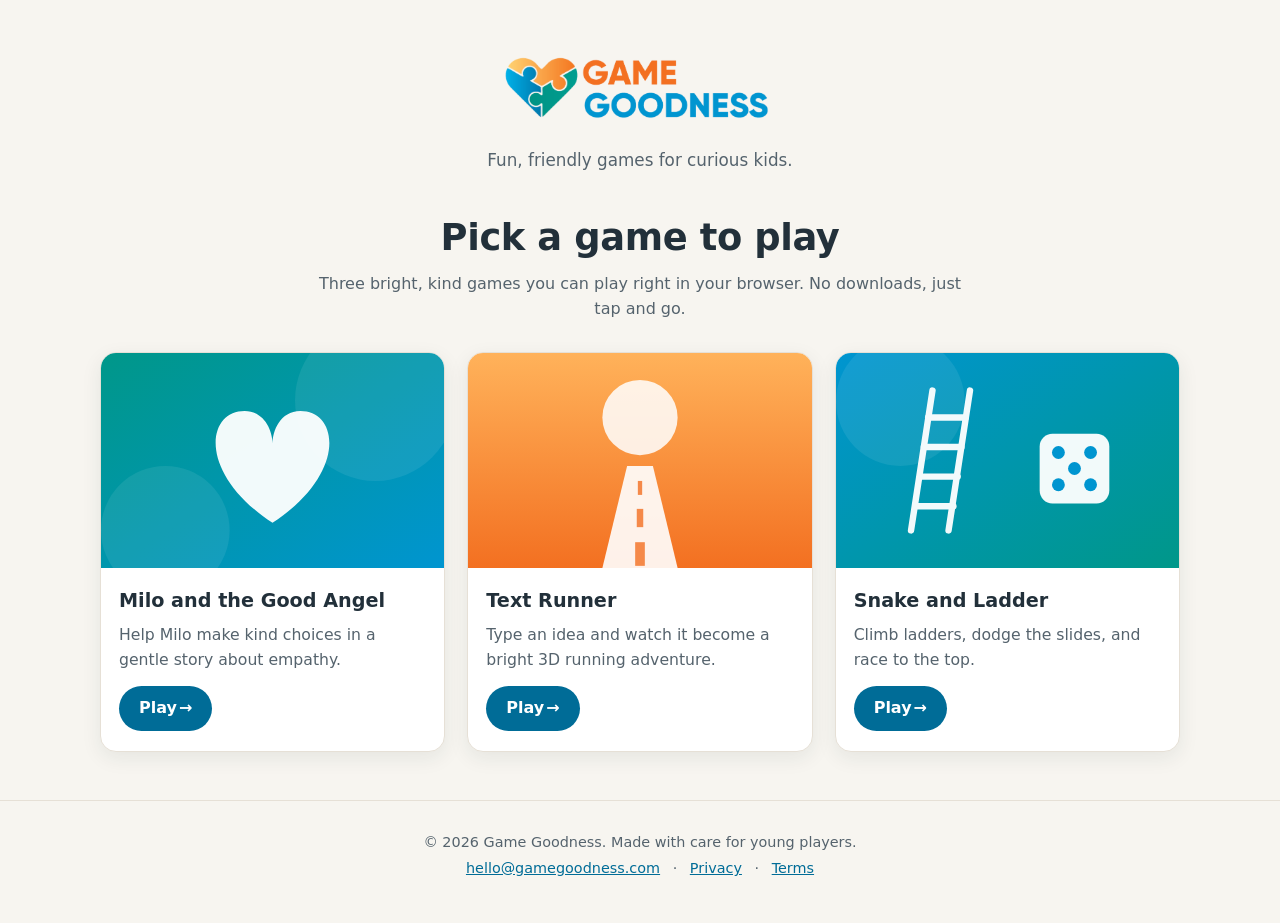
==== index.html @ 3d9875d5 "Add Game Goodness hub: static home page linking to the three games Plain HTML and CSS, no build step" ====
<!doctype html>
<html lang="en">
<head>
  <meta charset="utf-8">
  <meta name="viewport" content="width=device-width, initial-scale=1">

  <title>Game Goodness - Fun, friendly games for curious kids</title>
  <meta name="description" content="Game Goodness makes bright, kind, easy-to-play browser games for kids aged 5 to 13. Pick a game and start playing, no downloads needed.">
  <link rel="canonical" href="https://gamegoodness.com/">

  <!-- Theme colour: brand blue in light, deep slate in dark -->
  <meta name="theme-color" content="#0095D0" media="(prefers-color-scheme: light)">
  <meta name="theme-color" content="#0F1720" media="(prefers-color-scheme: dark)">

  <!-- Open Graph -->
  <meta property="og:type" content="website">
  <meta property="og:title" content="Game Goodness - Fun, friendly games for curious kids">
  <meta property="og:description" content="Bright, kind, easy-to-play browser games for kids aged 5 to 13. Pick a game and start playing.">
  <meta property="og:url" content="https://gamegoodness.com/">
  <meta property="og:image" content="https://gamegoodness.com/assets/og-image.png">
  <meta property="og:image:width" content="1200">
  <meta property="og:image:height" content="630">
  <meta property="og:image:alt" content="Game Goodness logo, a puzzle-piece heart in orange, teal and blue.">
  <meta property="og:site_name" content="Game Goodness">

  <!-- Twitter -->
  <meta name="twitter:card" content="summary_large_image">
  <meta name="twitter:title" content="Game Goodness - Fun, friendly games for curious kids">
  <meta name="twitter:description" content="Bright, kind, easy-to-play browser games for kids aged 5 to 13.">
  <meta name="twitter:image" content="https://gamegoodness.com/assets/og-image.png">

  <link rel="icon" href="/assets/favicon.svg" type="image/svg+xml">
  <link rel="stylesheet" href="/styles.css">
</head>
<body>
  <!--
    ============================================================
    GAME LINKS - SINGLE SOURCE OF TRUTH
    ============================================================
    To change where a card goes, edit the data-url on that card
    below. The whole card is one link, and the Play button lives
    inside that same link, so the two can never point to different
    places. The small script at the bottom copies each data-url
    onto its card; the href already on each card is only a no-JS
    fallback and is kept identical to the data-url.

    Live links today (real deploys, not yet on gamegoodness.com):
      Milo and the Good Angel  https://goodness-dialogs-game.vercel.app/
      Text Runner              https://text-to-game-mvp.pages.dev/
      Snake and Ladder         https://slides-and-ladders-frontend.vercel.app/
    ============================================================
  -->

  <header class="site-header">
    <img class="logo" src="/assets/logo.png" width="853" height="271"
         alt="Game Goodness" fetchpriority="high">
    <p class="tagline">Fun, friendly games for curious kids.</p>
  </header>

  <main class="wrap" id="main">
    <h1 class="page-title">Pick a game to play</h1>
    <p class="page-lead">Three bright, kind games you can play right in your browser. No downloads, just tap and go.</p>

    <ul class="games" role="list">
      <li>
        <a class="card"
           data-url="https://goodness-dialogs-game.vercel.app/"
           href="https://goodness-dialogs-game.vercel.app/">
          <span class="thumb">
            <img src="/assets/game1-thumb.svg" width="640" height="400"
                 alt="Milo and the Good Angel game thumbnail, a friendly heart on a calm teal and blue background."
                 loading="eager" decoding="async">
          </span>
          <span class="card-body">
            <span class="card-title">Milo and the Good Angel</span>
            <span class="card-desc">Help Milo make kind choices in a gentle story about empathy.</span>
            <span class="btn">Play<span class="btn-arrow" aria-hidden="true"> &#8594;</span></span>
          </span>
        </a>
      </li>

      <li>
        <a class="card"
           data-url="https://text-to-game-mvp.pages.dev/"
           href="https://text-to-game-mvp.pages.dev/">
          <span class="thumb">
            <img src="/assets/game2-thumb.svg" width="640" height="400"
                 alt="Text Runner game thumbnail, a bright road stretching into the distance on a warm orange background."
                 loading="lazy" decoding="async">
          </span>
          <span class="card-body">
            <span class="card-title">Text Runner</span>
            <span class="card-desc">Type an idea and watch it become a bright 3D running adventure.</span>
            <span class="btn">Play<span class="btn-arrow" aria-hidden="true"> &#8594;</span></span>
          </span>
        </a>
      </li>

      <li>
        <a class="card"
           data-url="https://slides-and-ladders-frontend.vercel.app/"
           href="https://slides-and-ladders-frontend.vercel.app/">
          <span class="thumb">
            <img src="/assets/game3-thumb.svg" width="640" height="400"
                 alt="Snake and Ladder game thumbnail, a ladder and a dice on a cheerful blue background."
                 loading="lazy" decoding="async">
          </span>
          <span class="card-body">
            <span class="card-title">Snake and Ladder</span>
            <span class="card-desc">Climb ladders, dodge the slides, and race to the top.</span>
            <span class="btn">Play<span class="btn-arrow" aria-hidden="true"> &#8594;</span></span>
          </span>
        </a>
      </li>
    </ul>
  </main>

  <footer class="site-footer">
    <p class="foot-line">&copy; <span id="year">2026</span> Game Goodness. Made with care for young players.</p>
    <p class="foot-line">
      <a href="mailto:hello@gamegoodness.com">hello@gamegoodness.com</a>
      <span class="dot" aria-hidden="true">&middot;</span>
      <a href="#">Privacy</a>
      <span class="dot" aria-hidden="true">&middot;</span>
      <a href="#">Terms</a>
    </p>
  </footer>

  <script>
    // Keep the printed year current, and apply each card's single source-of-truth URL.
    document.getElementById('year').textContent = new Date().getFullYear();
    document.querySelectorAll('.card[data-url]').forEach(function (card) {
      card.setAttribute('href', card.dataset.url);
    });
  </script>
</body>
</html>
---- styles.css ----
/* Game Goodness hub - single stylesheet, no external dependencies.
   Brand colours sampled from the logo:
   orange #F37021, blue #0095D0, teal #009789.
   Note: plain hyphens only, no long dashes anywhere. */

:root {
  --bg: #F7F5F0;
  --bg-soft: #FFFFFF;
  --card: #FFFFFF;
  --text: #22303A;
  --muted: #55636D;
  --border: #E6E0D6;
  --shadow: 0 6px 20px rgba(31, 45, 56, 0.08);
  --shadow-hover: 0 12px 30px rgba(31, 45, 56, 0.16);

  --orange: #F37021;
  --blue: #0095D0;
  --teal: #009789;
  /* Darker blue used for filled buttons so white label text meets WCAG AA. */
  --blue-strong: #006C97;
  --blue-strong-hover: #005D82;
  --focus: #0B5FA5;

  --maxw: 1120px;
  --radius: 16px;
}

@media (prefers-color-scheme: dark) {
  :root {
    --bg: #0F1720;
    --bg-soft: #131E28;
    --card: #18232E;
    --text: #E9EEF2;
    --muted: #A7B4BE;
    --border: #26333F;
    --shadow: 0 6px 20px rgba(0, 0, 0, 0.35);
    --shadow-hover: 0 12px 30px rgba(0, 0, 0, 0.5);
    --blue-strong: #1EA6DF;
    --blue-strong-hover: #45B7E8;
    --focus: #7CC4EA;
  }
}

/* Explicit theme override wins in both directions if a toggle sets data-theme. */
:root[data-theme="light"] {
  --bg: #F7F5F0; --bg-soft: #FFFFFF; --card: #FFFFFF; --text: #22303A;
  --muted: #55636D; --border: #E6E0D6; --blue-strong: #006C97;
  --blue-strong-hover: #005D82; --focus: #0B5FA5;
}
:root[data-theme="dark"] {
  --bg: #0F1720; --bg-soft: #131E28; --card: #18232E; --text: #E9EEF2;
  --muted: #A7B4BE; --border: #26333F; --blue-strong: #1EA6DF;
  --blue-strong-hover: #45B7E8; --focus: #7CC4EA;
}

* { box-sizing: border-box; }

html { -webkit-text-size-adjust: 100%; }

body {
  margin: 0;
  min-height: 100vh;
  background: var(--bg);
  color: var(--text);
  font-family: system-ui, -apple-system, "Segoe UI", Roboto, Helvetica, Arial, sans-serif;
  line-height: 1.55;
  -webkit-font-smoothing: antialiased;
  display: flex;
  flex-direction: column;
}

img { max-width: 100%; display: block; }

a { color: var(--blue-strong); }

.wrap {
  width: 100%;
  max-width: var(--maxw);
  margin: 0 auto;
  padding: 0 20px;
  flex: 1 0 auto;
}

/* Header */
.site-header {
  text-align: center;
  padding: 40px 20px 8px;
}
.logo {
  height: auto;
  width: min(300px, 62vw);
  margin: 0 auto;
}
.tagline {
  margin: 12px 0 0;
  color: var(--muted);
  font-size: 1.05rem;
}

/* Intro */
.page-title {
  text-align: center;
  font-size: clamp(1.6rem, 4vw, 2.3rem);
  margin: 28px 0 6px;
  letter-spacing: -0.01em;
}
.page-lead {
  text-align: center;
  color: var(--muted);
  max-width: 42rem;
  margin: 0 auto 30px;
}

/* Game grid: 1 column on phones, 2 on tablets, 3 on desktop. */
.games {
  list-style: none;
  margin: 0 0 48px;
  padding: 0;
  display: grid;
  gap: 22px;
  grid-template-columns: 1fr;
}
@media (min-width: 640px) {
  .games { grid-template-columns: repeat(2, 1fr); }
}
@media (min-width: 980px) {
  .games { grid-template-columns: repeat(3, 1fr); }
}

/* Card is one big link. The Play button lives inside it. */
.card {
  display: flex;
  flex-direction: column;
  height: 100%;
  background: var(--card);
  border: 1px solid var(--border);
  border-radius: var(--radius);
  overflow: hidden;
  text-decoration: none;
  color: inherit;
  box-shadow: var(--shadow);
  transition: transform 0.15s ease, box-shadow 0.15s ease, border-color 0.15s ease;
}
.card:hover {
  transform: translateY(-4px);
  box-shadow: var(--shadow-hover);
  border-color: var(--blue);
}
.card:focus-visible {
  outline: 3px solid var(--focus);
  outline-offset: 3px;
}

.thumb {
  display: block;
  aspect-ratio: 16 / 10;
  background: var(--bg-soft);
}
.thumb img {
  width: 100%;
  height: 100%;
  object-fit: cover;
}

.card-body {
  display: flex;
  flex-direction: column;
  gap: 8px;
  padding: 18px 18px 20px;
  flex: 1 0 auto;
}
.card-title {
  font-size: 1.2rem;
  font-weight: 700;
}
.card-desc {
  color: var(--muted);
  font-size: 0.98rem;
  flex: 1 0 auto;
}

/* Play button, styled as a button but part of the card link. */
.btn {
  align-self: flex-start;
  margin-top: 6px;
  min-height: 44px;
  display: inline-flex;
  align-items: center;
  gap: 2px;
  padding: 10px 20px;
  background: var(--blue-strong);
  color: #FFFFFF;
  font-weight: 700;
  font-size: 1rem;
  border-radius: 999px;
  transition: background 0.15s ease;
}
.card:hover .btn { background: var(--blue-strong-hover); }
.btn-arrow { transition: transform 0.15s ease; }
.card:hover .btn-arrow { transform: translateX(3px); }

/* Footer */
.site-footer {
  flex-shrink: 0;
  text-align: center;
  padding: 26px 20px 40px;
  border-top: 1px solid var(--border);
  color: var(--muted);
  font-size: 0.9rem;
}
.foot-line { margin: 4px 0; }
.site-footer a { color: var(--blue-strong); }
.dot { margin: 0 8px; }

/* Respect reduced-motion preferences. */
@media (prefers-reduced-motion: reduce) {
  * { transition: none !important; }
  .card:hover { transform: none; }
}
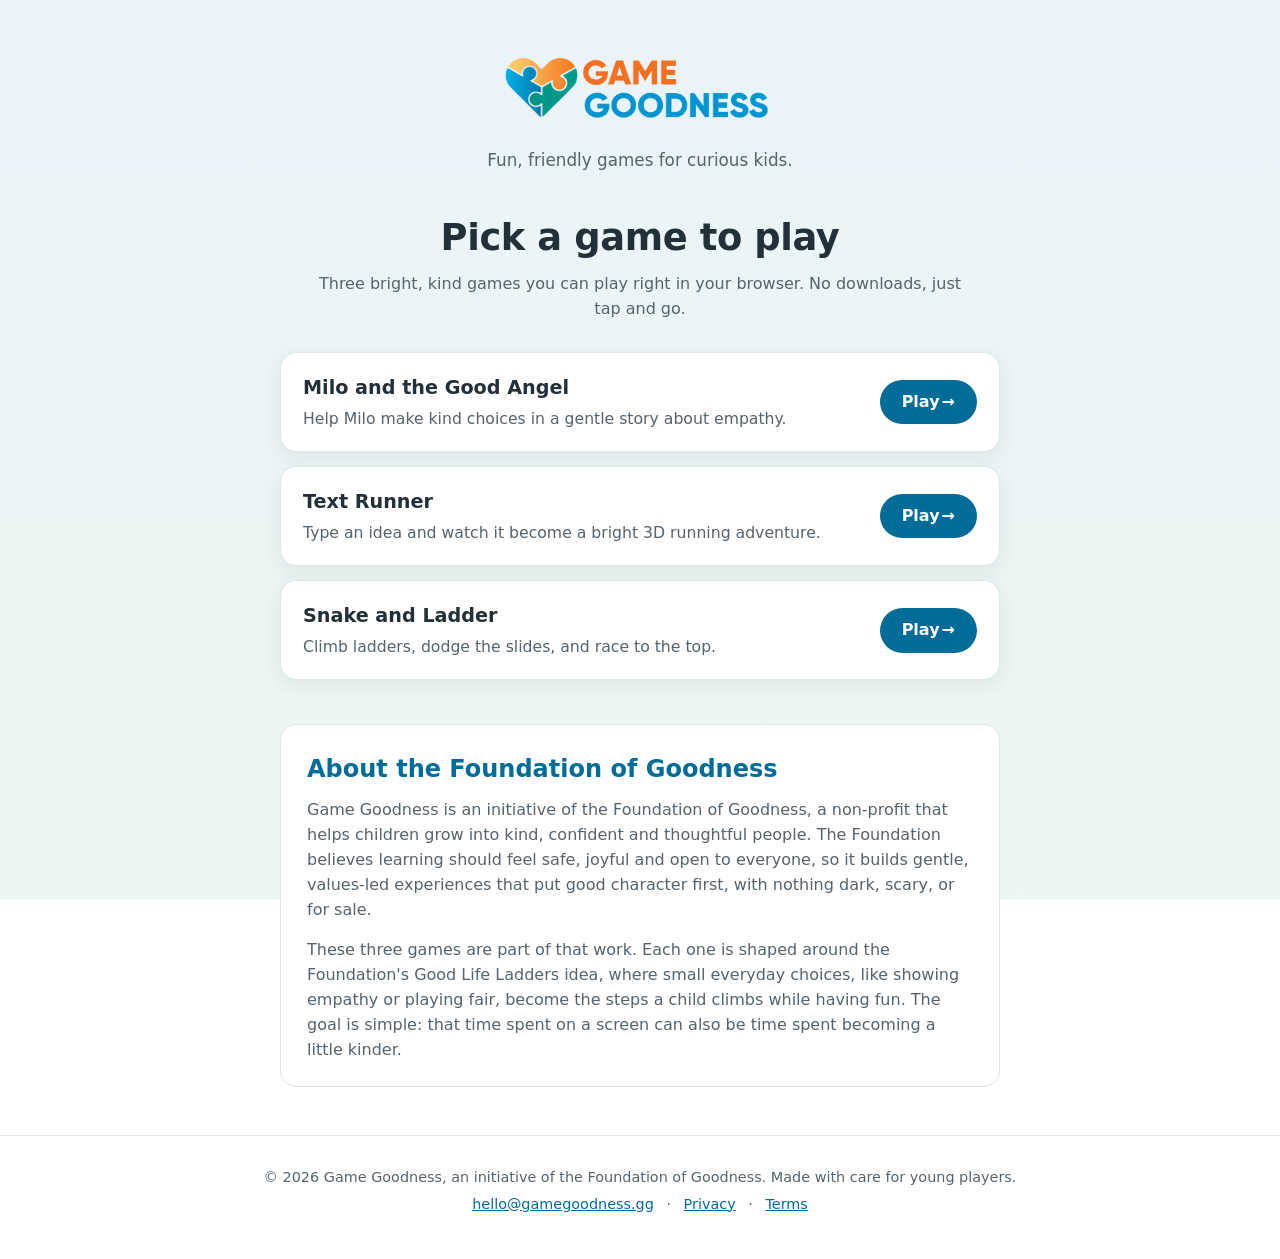
==== commit 3e48ea31: "Point cards at gamegoodness.gg subdomains; list layout, calming bg, Foundation blurb - Links now use" ====
--- a/index.html
+++ b/index.html
@@ -5,8 +5,8 @@
   <meta name="viewport" content="width=device-width, initial-scale=1">
 
   <title>Game Goodness - Fun, friendly games for curious kids</title>
-  <meta name="description" content="Game Goodness makes bright, kind, easy-to-play browser games for kids aged 5 to 13. Pick a game and start playing, no downloads needed.">
-  <link rel="canonical" href="https://gamegoodness.com/">
+  <meta name="description" content="Game Goodness makes bright, kind, easy-to-play browser games for kids aged 5 to 13. An initiative of the Foundation of Goodness. Pick a game and start playing, no downloads needed.">
+  <link rel="canonical" href="https://gamegoodness.gg/">
 
   <!-- Theme colour: brand blue in light, deep slate in dark -->
   <meta name="theme-color" content="#0095D0" media="(prefers-color-scheme: light)">
@@ -15,9 +15,9 @@
   <!-- Open Graph -->
   <meta property="og:type" content="website">
   <meta property="og:title" content="Game Goodness - Fun, friendly games for curious kids">
-  <meta property="og:description" content="Bright, kind, easy-to-play browser games for kids aged 5 to 13. Pick a game and start playing.">
-  <meta property="og:url" content="https://gamegoodness.com/">
-  <meta property="og:image" content="https://gamegoodness.com/assets/og-image.png">
+  <meta property="og:description" content="Bright, kind, easy-to-play browser games for kids aged 5 to 13. An initiative of the Foundation of Goodness.">
+  <meta property="og:url" content="https://gamegoodness.gg/">
+  <meta property="og:image" content="https://gamegoodness.gg/assets/og-image.png">
   <meta property="og:image:width" content="1200">
   <meta property="og:image:height" content="630">
   <meta property="og:image:alt" content="Game Goodness logo, a puzzle-piece heart in orange, teal and blue.">
@@ -27,7 +27,7 @@
   <meta name="twitter:card" content="summary_large_image">
   <meta name="twitter:title" content="Game Goodness - Fun, friendly games for curious kids">
   <meta name="twitter:description" content="Bright, kind, easy-to-play browser games for kids aged 5 to 13.">
-  <meta name="twitter:image" content="https://gamegoodness.com/assets/og-image.png">
+  <meta name="twitter:image" content="https://gamegoodness.gg/assets/og-image.png">
 
   <link rel="icon" href="/assets/favicon.svg" type="image/svg+xml">
   <link rel="stylesheet" href="/styles.css">
@@ -37,17 +37,17 @@
     ============================================================
     GAME LINKS - SINGLE SOURCE OF TRUTH
     ============================================================
-    To change where a card goes, edit the data-url on that card
-    below. The whole card is one link, and the Play button lives
+    To change where a row goes, edit the data-url on that row
+    below. The whole row is one link, and the Play button lives
     inside that same link, so the two can never point to different
     places. The small script at the bottom copies each data-url
-    onto its card; the href already on each card is only a no-JS
+    onto its row; the href already on each row is only a no-JS
     fallback and is kept identical to the data-url.
 
-    Live links today (real deploys, not yet on gamegoodness.com):
-      Milo and the Good Angel  https://goodness-dialogs-game.vercel.app/
-      Text Runner              https://text-to-game-mvp.pages.dev/
-      Snake and Ladder         https://slides-and-ladders-frontend.vercel.app/
+    Live links (subdomains on gamegoodness.gg):
+      Milo and the Good Angel  https://milo7story.gamegoodness.gg/
+      Text Runner              https://textrunner.gamegoodness.gg/   (Cloudflare cert still activating)
+      Snake and Ladder         https://laddersandslides.gamegoodness.gg/
     ============================================================
   -->
 
@@ -63,62 +63,53 @@
 
     <ul class="games" role="list">
       <li>
-        <a class="card"
-           data-url="https://goodness-dialogs-game.vercel.app/"
-           href="https://goodness-dialogs-game.vercel.app/">
-          <span class="thumb">
-            <img src="/assets/game1-thumb.svg" width="640" height="400"
-                 alt="Milo and the Good Angel game thumbnail, a friendly heart on a calm teal and blue background."
-                 loading="eager" decoding="async">
+        <a class="game"
+           data-url="https://milo7story.gamegoodness.gg/"
+           href="https://milo7story.gamegoodness.gg/">
+          <span class="game-body">
+            <span class="game-title">Milo and the Good Angel</span>
+            <span class="game-desc">Help Milo make kind choices in a gentle story about empathy.</span>
           </span>
-          <span class="card-body">
-            <span class="card-title">Milo and the Good Angel</span>
-            <span class="card-desc">Help Milo make kind choices in a gentle story about empathy.</span>
-            <span class="btn">Play<span class="btn-arrow" aria-hidden="true"> &#8594;</span></span>
-          </span>
+          <span class="btn">Play<span class="btn-arrow" aria-hidden="true"> &#8594;</span></span>
         </a>
       </li>
 
       <li>
-        <a class="card"
-           data-url="https://text-to-game-mvp.pages.dev/"
-           href="https://text-to-game-mvp.pages.dev/">
-          <span class="thumb">
-            <img src="/assets/game2-thumb.svg" width="640" height="400"
-                 alt="Text Runner game thumbnail, a bright road stretching into the distance on a warm orange background."
-                 loading="lazy" decoding="async">
+        <a class="game"
+           data-url="https://textrunner.gamegoodness.gg/"
+           href="https://textrunner.gamegoodness.gg/">
+          <span class="game-body">
+            <span class="game-title">Text Runner</span>
+            <span class="game-desc">Type an idea and watch it become a bright 3D running adventure.</span>
           </span>
-          <span class="card-body">
-            <span class="card-title">Text Runner</span>
-            <span class="card-desc">Type an idea and watch it become a bright 3D running adventure.</span>
-            <span class="btn">Play<span class="btn-arrow" aria-hidden="true"> &#8594;</span></span>
-          </span>
+          <span class="btn">Play<span class="btn-arrow" aria-hidden="true"> &#8594;</span></span>
         </a>
       </li>
 
       <li>
-        <a class="card"
-           data-url="https://slides-and-ladders-frontend.vercel.app/"
-           href="https://slides-and-ladders-frontend.vercel.app/">
-          <span class="thumb">
-            <img src="/assets/game3-thumb.svg" width="640" height="400"
-                 alt="Snake and Ladder game thumbnail, a ladder and a dice on a cheerful blue background."
-                 loading="lazy" decoding="async">
+        <a class="game"
+           data-url="https://laddersandslides.gamegoodness.gg/"
+           href="https://laddersandslides.gamegoodness.gg/">
+          <span class="game-body">
+            <span class="game-title">Snake and Ladder</span>
+            <span class="game-desc">Climb ladders, dodge the slides, and race to the top.</span>
           </span>
-          <span class="card-body">
-            <span class="card-title">Snake and Ladder</span>
-            <span class="card-desc">Climb ladders, dodge the slides, and race to the top.</span>
-            <span class="btn">Play<span class="btn-arrow" aria-hidden="true"> &#8594;</span></span>
-          </span>
+          <span class="btn">Play<span class="btn-arrow" aria-hidden="true"> &#8594;</span></span>
         </a>
       </li>
     </ul>
+
+    <section class="about" aria-labelledby="about-title">
+      <h2 id="about-title" class="about-title">About the Foundation of Goodness</h2>
+      <p>Game Goodness is an initiative of the Foundation of Goodness, a non-profit that helps children grow into kind, confident and thoughtful people. The Foundation believes learning should feel safe, joyful and open to everyone, so it builds gentle, values-led experiences that put good character first, with nothing dark, scary, or for sale.</p>
+      <p>These three games are part of that work. Each one is shaped around the Foundation's Good Life Ladders idea, where small everyday choices, like showing empathy or playing fair, become the steps a child climbs while having fun. The goal is simple: that time spent on a screen can also be time spent becoming a little kinder.</p>
+    </section>
   </main>
 
   <footer class="site-footer">
-    <p class="foot-line">&copy; <span id="year">2026</span> Game Goodness. Made with care for young players.</p>
+    <p class="foot-line">&copy; <span id="year">2026</span> Game Goodness, an initiative of the Foundation of Goodness. Made with care for young players.</p>
     <p class="foot-line">
-      <a href="mailto:hello@gamegoodness.com">hello@gamegoodness.com</a>
+      <a href="mailto:hello@gamegoodness.gg">hello@gamegoodness.gg</a>
       <span class="dot" aria-hidden="true">&middot;</span>
       <a href="#">Privacy</a>
       <span class="dot" aria-hidden="true">&middot;</span>
@@ -127,10 +118,10 @@
   </footer>
 
   <script>
-    // Keep the printed year current, and apply each card's single source-of-truth URL.
+    // Keep the printed year current, and apply each row's single source-of-truth URL.
     document.getElementById('year').textContent = new Date().getFullYear();
-    document.querySelectorAll('.card[data-url]').forEach(function (card) {
-      card.setAttribute('href', card.dataset.url);
+    document.querySelectorAll('.game[data-url]').forEach(function (row) {
+      row.setAttribute('href', row.dataset.url);
     });
   </script>
 </body>
--- a/styles.css
+++ b/styles.css
@@ -4,12 +4,15 @@
    Note: plain hyphens only, no long dashes anywhere. */
 
 :root {
-  --bg: #F7F5F0;
+  /* Calming light backdrop: a soft sky-to-mint wash. */
+  --bg: #EAF4F9;
+  --bg-grad-top: #EAF4F9;
+  --bg-grad-bottom: #EEF6F1;
   --bg-soft: #FFFFFF;
   --card: #FFFFFF;
   --text: #22303A;
   --muted: #55636D;
-  --border: #E6E0D6;
+  --border: #DCE7EC;
   --shadow: 0 6px 20px rgba(31, 45, 56, 0.08);
   --shadow-hover: 0 12px 30px rgba(31, 45, 56, 0.16);
 
@@ -28,6 +31,8 @@
 @media (prefers-color-scheme: dark) {
   :root {
     --bg: #0F1720;
+    --bg-grad-top: #0F1720;
+    --bg-grad-bottom: #12202A;
     --bg-soft: #131E28;
     --card: #18232E;
     --text: #E9EEF2;
@@ -43,12 +48,14 @@
 
 /* Explicit theme override wins in both directions if a toggle sets data-theme. */
 :root[data-theme="light"] {
-  --bg: #F7F5F0; --bg-soft: #FFFFFF; --card: #FFFFFF; --text: #22303A;
-  --muted: #55636D; --border: #E6E0D6; --blue-strong: #006C97;
+  --bg: #EAF4F9; --bg-grad-top: #EAF4F9; --bg-grad-bottom: #EEF6F1;
+  --bg-soft: #FFFFFF; --card: #FFFFFF; --text: #22303A;
+  --muted: #55636D; --border: #DCE7EC; --blue-strong: #006C97;
   --blue-strong-hover: #005D82; --focus: #0B5FA5;
 }
 :root[data-theme="dark"] {
-  --bg: #0F1720; --bg-soft: #131E28; --card: #18232E; --text: #E9EEF2;
+  --bg: #0F1720; --bg-grad-top: #0F1720; --bg-grad-bottom: #12202A;
+  --bg-soft: #131E28; --card: #18232E; --text: #E9EEF2;
   --muted: #A7B4BE; --border: #26333F; --blue-strong: #1EA6DF;
   --blue-strong-hover: #45B7E8; --focus: #7CC4EA;
 }
@@ -61,6 +68,7 @@
   margin: 0;
   min-height: 100vh;
   background: var(--bg);
+  background: linear-gradient(180deg, var(--bg-grad-top) 0%, var(--bg-grad-bottom) 100%) fixed;
   color: var(--text);
   font-family: system-ui, -apple-system, "Segoe UI", Roboto, Helvetica, Arial, sans-serif;
   line-height: 1.55;
@@ -111,83 +119,67 @@
   margin: 0 auto 30px;
 }
 
-/* Game grid: 1 column on phones, 2 on tablets, 3 on desktop. */
+/* Games as a simple vertical list of rows, not tiles. */
 .games {
   list-style: none;
-  margin: 0 0 48px;
+  margin: 0 auto 44px;
   padding: 0;
-  display: grid;
-  gap: 22px;
-  grid-template-columns: 1fr;
-}
-@media (min-width: 640px) {
-  .games { grid-template-columns: repeat(2, 1fr); }
-}
-@media (min-width: 980px) {
-  .games { grid-template-columns: repeat(3, 1fr); }
-}
-
-/* Card is one big link. The Play button lives inside it. */
-.card {
+  max-width: 720px;
   display: flex;
   flex-direction: column;
-  height: 100%;
+  gap: 14px;
+}
+
+/* Each row is one big link. The Play button lives inside it. */
+.game {
+  display: flex;
+  align-items: center;
+  justify-content: space-between;
+  gap: 16px 22px;
+  flex-wrap: wrap;
+  padding: 20px 22px;
   background: var(--card);
   border: 1px solid var(--border);
   border-radius: var(--radius);
-  overflow: hidden;
   text-decoration: none;
   color: inherit;
   box-shadow: var(--shadow);
   transition: transform 0.15s ease, box-shadow 0.15s ease, border-color 0.15s ease;
 }
-.card:hover {
-  transform: translateY(-4px);
+.game:hover {
+  transform: translateY(-2px);
   box-shadow: var(--shadow-hover);
   border-color: var(--blue);
 }
-.card:focus-visible {
+.game:focus-visible {
   outline: 3px solid var(--focus);
   outline-offset: 3px;
 }
 
-.thumb {
-  display: block;
-  aspect-ratio: 16 / 10;
-  background: var(--bg-soft);
-}
-.thumb img {
-  width: 100%;
-  height: 100%;
-  object-fit: cover;
-}
-
-.card-body {
+.game-body {
   display: flex;
   flex-direction: column;
-  gap: 8px;
-  padding: 18px 18px 20px;
-  flex: 1 0 auto;
-}
-.card-title {
+  gap: 4px;
+  min-width: 12rem;
+  flex: 1 1 16rem;
+}
+.game-title {
   font-size: 1.2rem;
   font-weight: 700;
 }
-.card-desc {
+.game-desc {
   color: var(--muted);
   font-size: 0.98rem;
-  flex: 1 0 auto;
-}
-
-/* Play button, styled as a button but part of the card link. */
+}
+
+/* Play button, styled as a button but part of the row link. */
 .btn {
-  align-self: flex-start;
-  margin-top: 6px;
+  flex: 0 0 auto;
   min-height: 44px;
   display: inline-flex;
   align-items: center;
   gap: 2px;
-  padding: 10px 20px;
+  padding: 10px 22px;
   background: var(--blue-strong);
   color: #FFFFFF;
   font-weight: 700;
@@ -195,9 +187,29 @@
   border-radius: 999px;
   transition: background 0.15s ease;
 }
-.card:hover .btn { background: var(--blue-strong-hover); }
+.game:hover .btn { background: var(--blue-strong-hover); }
 .btn-arrow { transition: transform 0.15s ease; }
-.card:hover .btn-arrow { transform: translateX(3px); }
+.game:hover .btn-arrow { transform: translateX(3px); }
+
+/* About the Foundation */
+.about {
+  max-width: 720px;
+  margin: 0 auto 48px;
+  padding: 26px 26px 8px;
+  background: var(--bg-soft);
+  border: 1px solid var(--border);
+  border-radius: var(--radius);
+}
+.about-title {
+  margin: 0 0 10px;
+  font-size: clamp(1.25rem, 3vw, 1.5rem);
+  color: var(--blue-strong);
+}
+.about p {
+  margin: 0 0 16px;
+  color: var(--muted);
+  font-size: 1rem;
+}
 
 /* Footer */
 .site-footer {
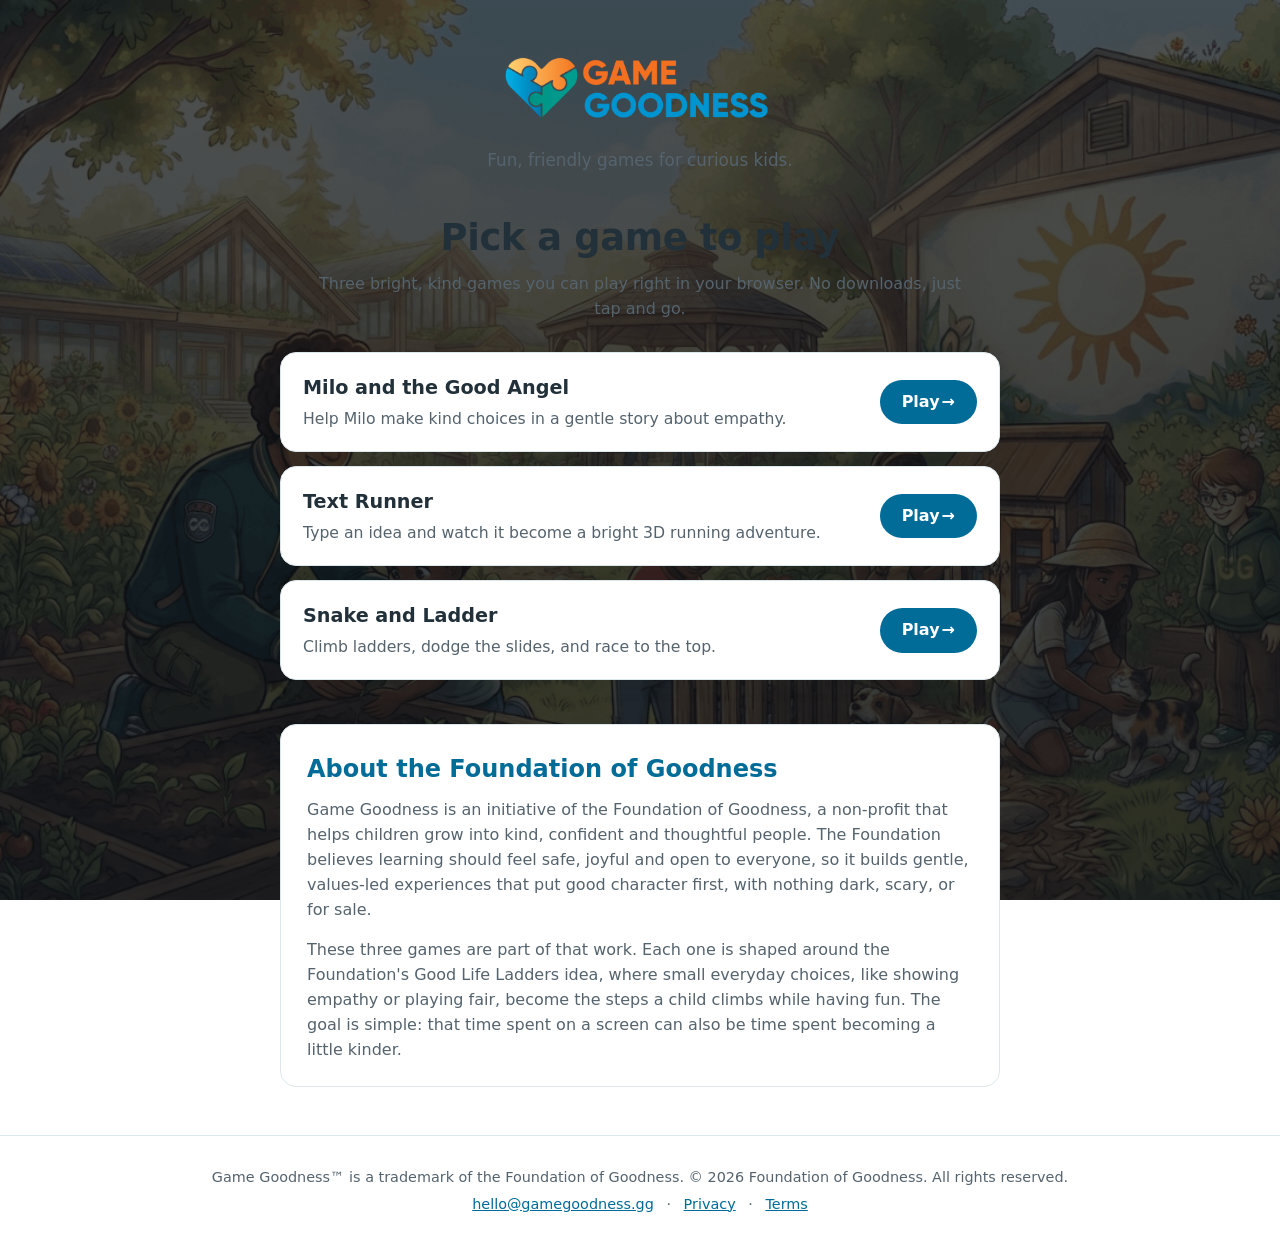
==== commit 0b4fbc84: "Update index.html" ====
--- a/index.html
+++ b/index.html
@@ -107,7 +107,7 @@
   </main>
 
   <footer class="site-footer">
-    <p class="foot-line">&copy; <span id="year">2026</span> Game Goodness, an initiative of the Foundation of Goodness. Made with care for young players.</p>
+    <p class="foot-line">Game Goodness&trade; is a trademark of the Foundation of Goodness. &copy; <span id="year">2026</span> Foundation of Goodness. All rights reserved.</p>
     <p class="foot-line">
       <a href="mailto:hello@gamegoodness.gg">hello@gamegoodness.gg</a>
       <span class="dot" aria-hidden="true">&middot;</span>
--- a/styles.css
+++ b/styles.css
@@ -67,8 +67,17 @@
 body {
   margin: 0;
   min-height: 100vh;
+  /* Fallback for browsers that ignore the image layer. */
   background: var(--bg);
-  background: linear-gradient(180deg, var(--bg-grad-top) 0%, var(--bg-grad-bottom) 100%) fixed;
+  /* Darkened background photo: a dark wash sits over the image so the
+     cards and text stay readable. Tweak the rgba alphas to taste. */
+  background:
+    linear-gradient(180deg, rgba(10, 16, 22, 0.72) 0%, rgba(10, 16, 22, 0.82) 100%),
+    url("assets/BG/background_new.png");
+  background-size: cover;
+  background-position: center;
+  background-attachment: fixed;
+  background-repeat: no-repeat;
   color: var(--text);
   font-family: system-ui, -apple-system, "Segoe UI", Roboto, Helvetica, Arial, sans-serif;
   line-height: 1.55;
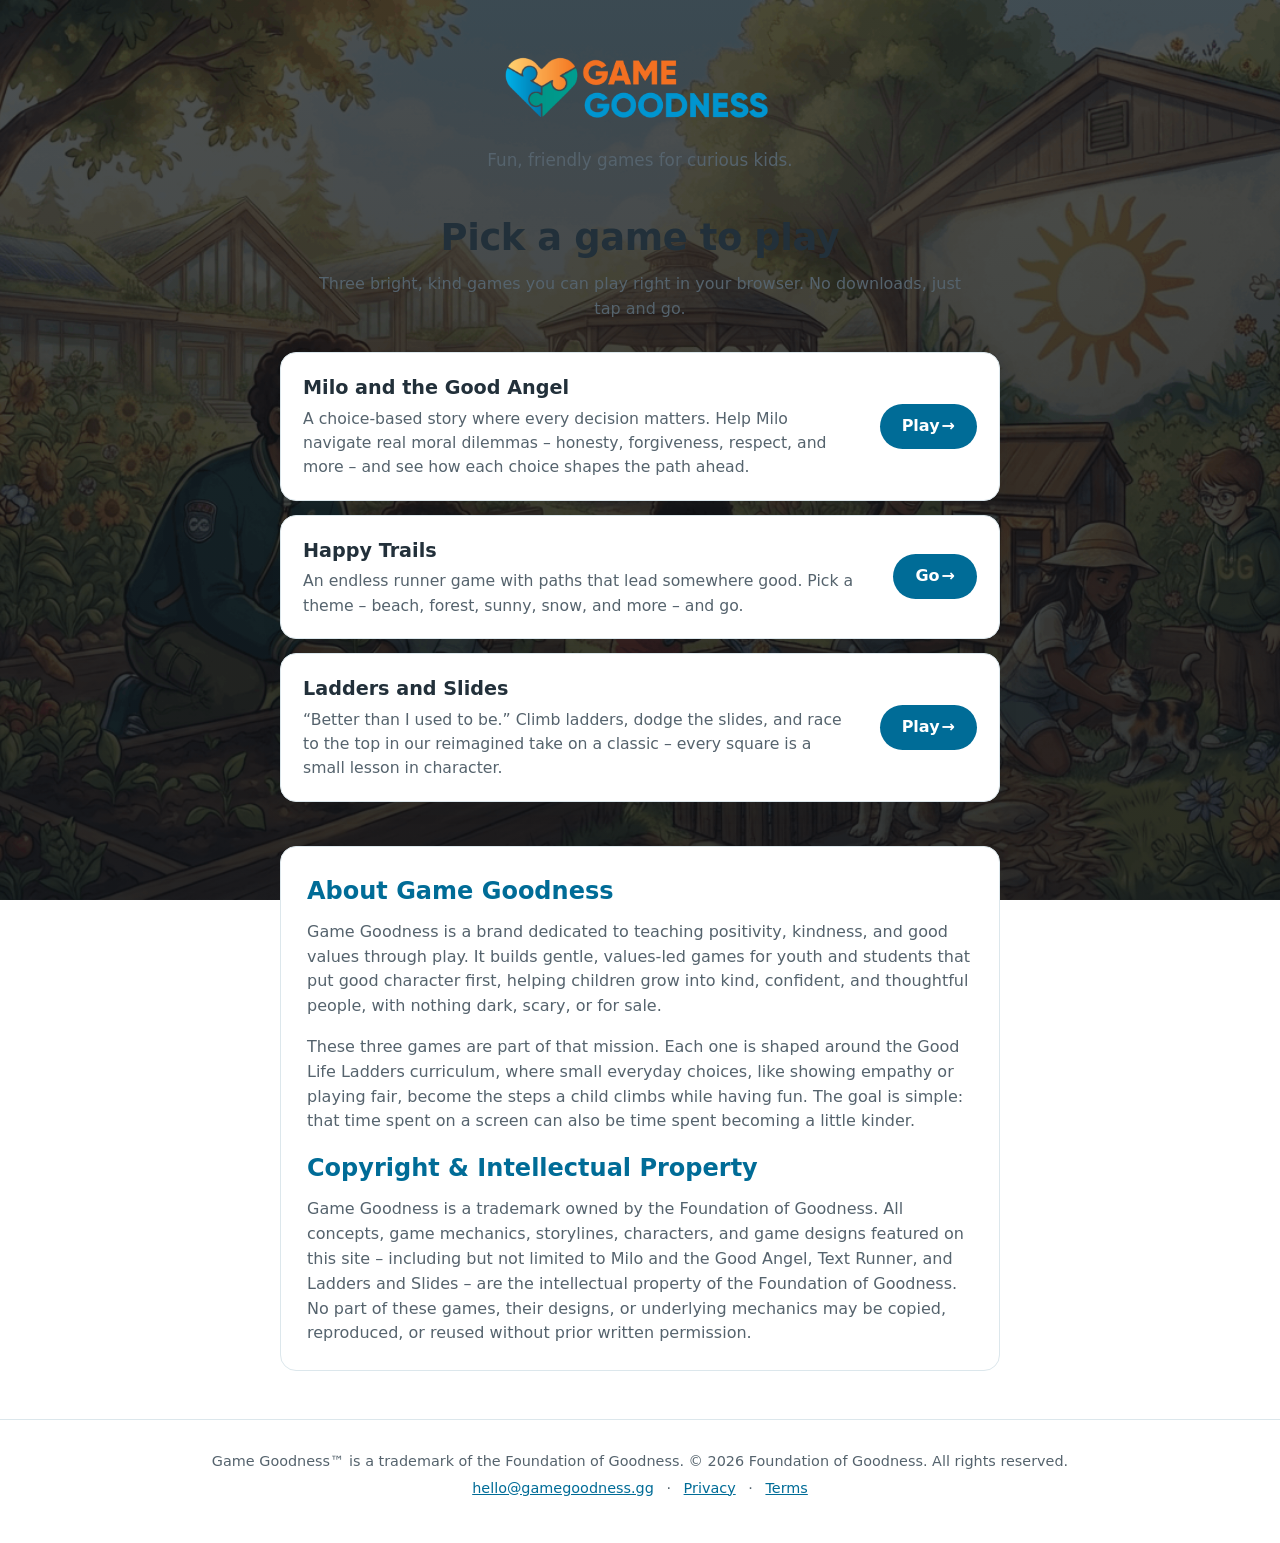
==== commit 0dddbfbf: "Update index.html" ====
--- a/index.html
+++ b/index.html
@@ -68,7 +68,7 @@
            href="https://milo7story.gamegoodness.gg/">
           <span class="game-body">
             <span class="game-title">Milo and the Good Angel</span>
-            <span class="game-desc">Help Milo make kind choices in a gentle story about empathy.</span>
+            <span class="game-desc">A choice-based story where every decision matters. Help Milo navigate real moral dilemmas &ndash; honesty, forgiveness, respect, and more &ndash; and see how each choice shapes the path ahead.</span>
           </span>
           <span class="btn">Play<span class="btn-arrow" aria-hidden="true"> &#8594;</span></span>
         </a>
@@ -79,10 +79,10 @@
            data-url="https://textrunner.gamegoodness.gg/"
            href="https://textrunner.gamegoodness.gg/">
           <span class="game-body">
-            <span class="game-title">Text Runner</span>
-            <span class="game-desc">Type an idea and watch it become a bright 3D running adventure.</span>
+            <span class="game-title">Happy Trails</span>
+            <span class="game-desc">An endless runner game with paths that lead somewhere good. Pick a theme &ndash; beach, forest, sunny, snow, and more &ndash; and go.</span>
           </span>
-          <span class="btn">Play<span class="btn-arrow" aria-hidden="true"> &#8594;</span></span>
+          <span class="btn">Go<span class="btn-arrow" aria-hidden="true"> &#8594;</span></span>
         </a>
       </li>
 
@@ -91,8 +91,8 @@
            data-url="https://laddersandslides.gamegoodness.gg/"
            href="https://laddersandslides.gamegoodness.gg/">
           <span class="game-body">
-            <span class="game-title">Snake and Ladder</span>
-            <span class="game-desc">Climb ladders, dodge the slides, and race to the top.</span>
+            <span class="game-title">Ladders and Slides</span>
+            <span class="game-desc">&ldquo;Better than I used to be.&rdquo; Climb ladders, dodge the slides, and race to the top in our reimagined take on a classic &ndash; every square is a small lesson in character.</span>
           </span>
           <span class="btn">Play<span class="btn-arrow" aria-hidden="true"> &#8594;</span></span>
         </a>
@@ -100,9 +100,11 @@
     </ul>
 
     <section class="about" aria-labelledby="about-title">
-      <h2 id="about-title" class="about-title">About the Foundation of Goodness</h2>
-      <p>Game Goodness is an initiative of the Foundation of Goodness, a non-profit that helps children grow into kind, confident and thoughtful people. The Foundation believes learning should feel safe, joyful and open to everyone, so it builds gentle, values-led experiences that put good character first, with nothing dark, scary, or for sale.</p>
-      <p>These three games are part of that work. Each one is shaped around the Foundation's Good Life Ladders idea, where small everyday choices, like showing empathy or playing fair, become the steps a child climbs while having fun. The goal is simple: that time spent on a screen can also be time spent becoming a little kinder.</p>
+      <h2 id="about-title" class="about-title">About Game Goodness</h2>
+      <p>Game Goodness is a brand dedicated to teaching positivity, kindness, and good values through play. It builds gentle, values-led games for youth and students that put good character first, helping children grow into kind, confident, and thoughtful people, with nothing dark, scary, or for sale.</p>
+      <p>These three games are part of that mission. Each one is shaped around the Good Life Ladders curriculum, where small everyday choices, like showing empathy or playing fair, become the steps a child climbs while having fun. The goal is simple: that time spent on a screen can also be time spent becoming a little kinder.</p>
+      <h2 class="about-title">Copyright &amp; Intellectual Property</h2>
+      <p>Game Goodness is a trademark owned by the Foundation of Goodness. All concepts, game mechanics, storylines, characters, and game designs featured on this site &ndash; including but not limited to Milo and the Good Angel, Text Runner, and Ladders and Slides &ndash; are the intellectual property of the Foundation of Goodness. No part of these games, their designs, or underlying mechanics may be copied, reproduced, or reused without prior written permission.</p>
     </section>
   </main>
 
@@ -111,9 +113,9 @@
     <p class="foot-line">
       <a href="mailto:hello@gamegoodness.gg">hello@gamegoodness.gg</a>
       <span class="dot" aria-hidden="true">&middot;</span>
-      <a href="#">Privacy</a>
+      <a href="/privacy.html">Privacy</a>
       <span class="dot" aria-hidden="true">&middot;</span>
-      <a href="#">Terms</a>
+      <a href="/terms.html">Terms</a>
     </p>
   </footer>
 
--- a/styles.css
+++ b/styles.css
@@ -220,6 +220,48 @@
   font-size: 1rem;
 }
 
+/* Legal pages (Privacy, Terms) */
+.legal {
+  max-width: 760px;
+  margin: 12px auto 48px;
+  padding: 34px clamp(20px, 5vw, 44px);
+  background: var(--card);
+  border: 1px solid var(--border);
+  border-radius: var(--radius);
+  box-shadow: var(--shadow);
+}
+.legal .back {
+  display: inline-block;
+  margin-bottom: 18px;
+  font-size: 0.95rem;
+  text-decoration: none;
+  color: var(--blue-strong);
+}
+.legal .back:hover { text-decoration: underline; }
+.legal h1 {
+  font-size: clamp(1.5rem, 4vw, 2.1rem);
+  line-height: 1.25;
+  margin: 26px 0 10px;
+  letter-spacing: -0.01em;
+}
+.legal h1:first-of-type { margin-top: 0; }
+.legal h2 {
+  font-size: 1.15rem;
+  margin: 22px 0 8px;
+  color: var(--blue-strong);
+}
+.legal p {
+  margin: 0 0 14px;
+  color: var(--text);
+}
+.legal ul {
+  margin: 0 0 16px;
+  padding-left: 1.3rem;
+  color: var(--text);
+}
+.legal li { margin: 4px 0; }
+.legal a { color: var(--blue-strong); }
+
 /* Footer */
 .site-footer {
   flex-shrink: 0;
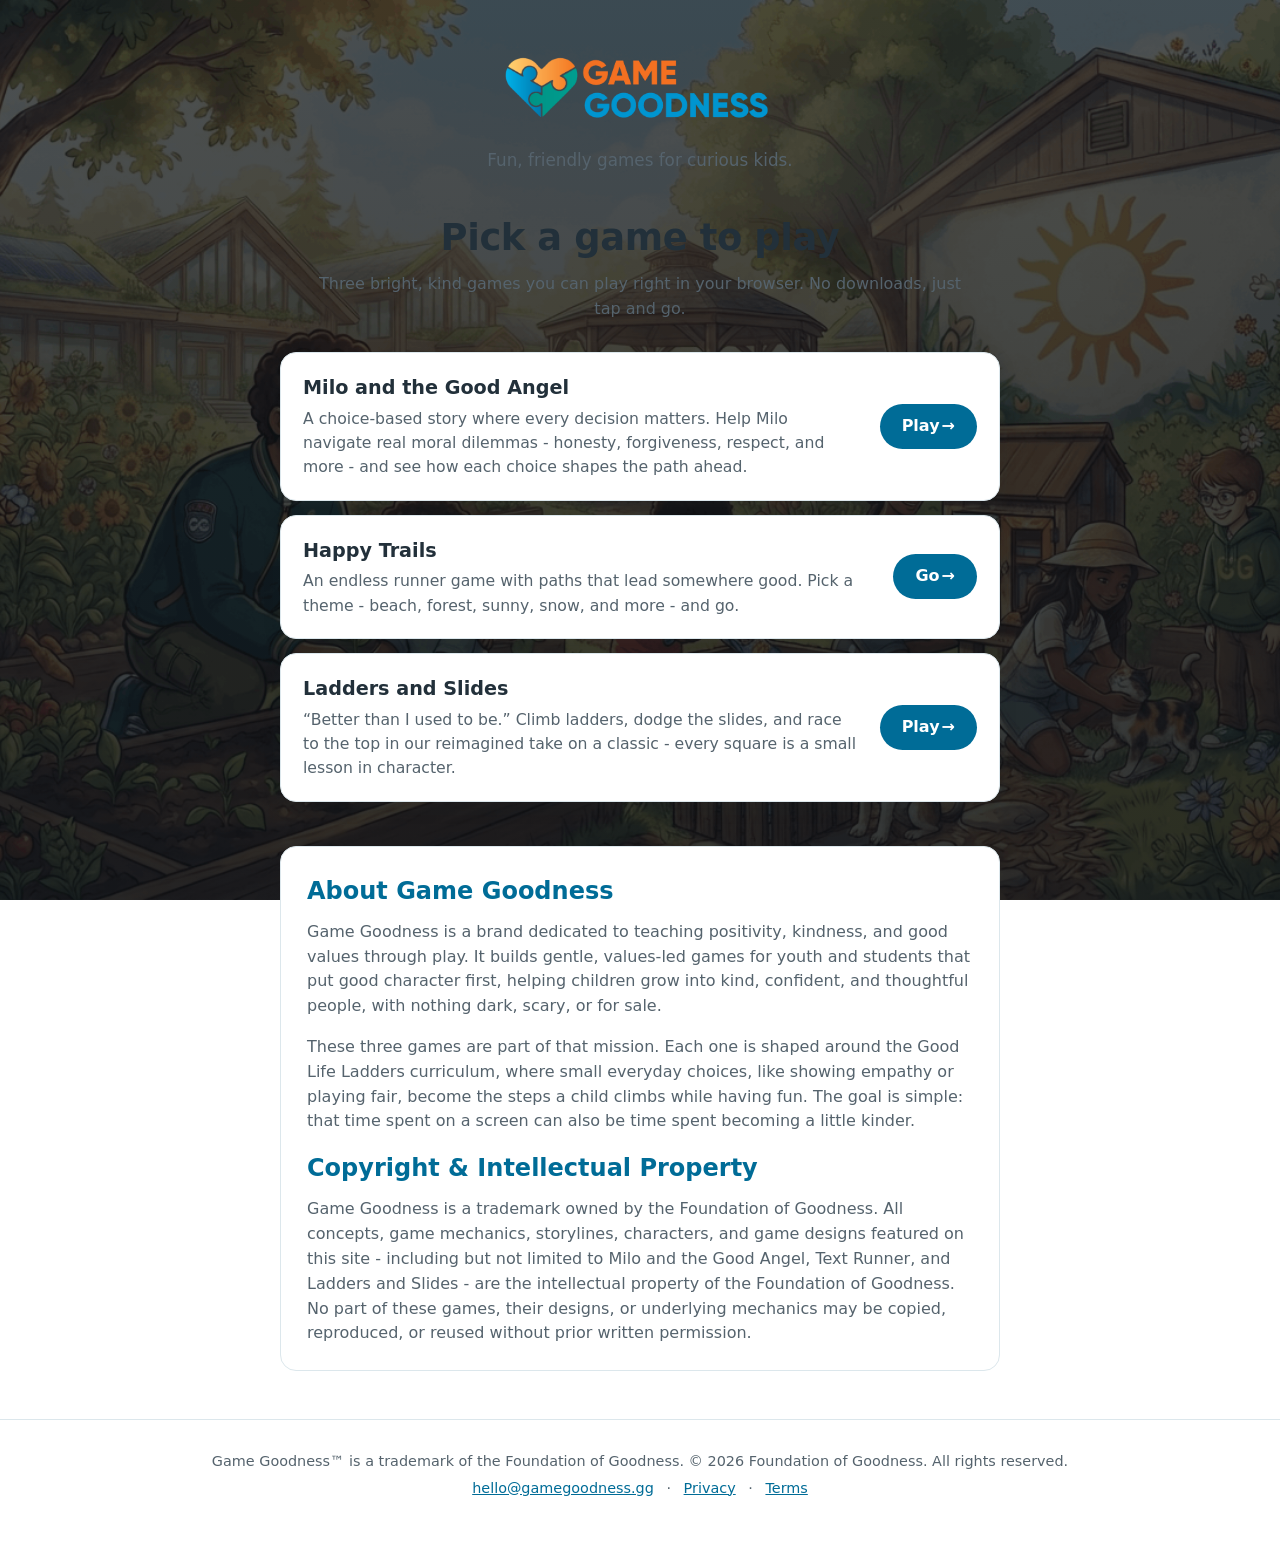
==== commit 9bb6b144: "Update index.html" ====
--- a/index.html
+++ b/index.html
@@ -68,7 +68,7 @@
            href="https://milo7story.gamegoodness.gg/">
           <span class="game-body">
             <span class="game-title">Milo and the Good Angel</span>
-            <span class="game-desc">A choice-based story where every decision matters. Help Milo navigate real moral dilemmas &ndash; honesty, forgiveness, respect, and more &ndash; and see how each choice shapes the path ahead.</span>
+            <span class="game-desc">A choice-based story where every decision matters. Help Milo navigate real moral dilemmas - honesty, forgiveness, respect, and more - and see how each choice shapes the path ahead.</span>
           </span>
           <span class="btn">Play<span class="btn-arrow" aria-hidden="true"> &#8594;</span></span>
         </a>
@@ -80,7 +80,7 @@
            href="https://textrunner.gamegoodness.gg/">
           <span class="game-body">
             <span class="game-title">Happy Trails</span>
-            <span class="game-desc">An endless runner game with paths that lead somewhere good. Pick a theme &ndash; beach, forest, sunny, snow, and more &ndash; and go.</span>
+            <span class="game-desc">An endless runner game with paths that lead somewhere good. Pick a theme - beach, forest, sunny, snow, and more - and go.</span>
           </span>
           <span class="btn">Go<span class="btn-arrow" aria-hidden="true"> &#8594;</span></span>
         </a>
@@ -92,7 +92,7 @@
            href="https://laddersandslides.gamegoodness.gg/">
           <span class="game-body">
             <span class="game-title">Ladders and Slides</span>
-            <span class="game-desc">&ldquo;Better than I used to be.&rdquo; Climb ladders, dodge the slides, and race to the top in our reimagined take on a classic &ndash; every square is a small lesson in character.</span>
+            <span class="game-desc">&ldquo;Better than I used to be.&rdquo; Climb ladders, dodge the slides, and race to the top in our reimagined take on a classic - every square is a small lesson in character.</span>
           </span>
           <span class="btn">Play<span class="btn-arrow" aria-hidden="true"> &#8594;</span></span>
         </a>
@@ -104,7 +104,7 @@
       <p>Game Goodness is a brand dedicated to teaching positivity, kindness, and good values through play. It builds gentle, values-led games for youth and students that put good character first, helping children grow into kind, confident, and thoughtful people, with nothing dark, scary, or for sale.</p>
       <p>These three games are part of that mission. Each one is shaped around the Good Life Ladders curriculum, where small everyday choices, like showing empathy or playing fair, become the steps a child climbs while having fun. The goal is simple: that time spent on a screen can also be time spent becoming a little kinder.</p>
       <h2 class="about-title">Copyright &amp; Intellectual Property</h2>
-      <p>Game Goodness is a trademark owned by the Foundation of Goodness. All concepts, game mechanics, storylines, characters, and game designs featured on this site &ndash; including but not limited to Milo and the Good Angel, Text Runner, and Ladders and Slides &ndash; are the intellectual property of the Foundation of Goodness. No part of these games, their designs, or underlying mechanics may be copied, reproduced, or reused without prior written permission.</p>
+      <p>Game Goodness is a trademark owned by the Foundation of Goodness. All concepts, game mechanics, storylines, characters, and game designs featured on this site - including but not limited to Milo and the Good Angel, Text Runner, and Ladders and Slides - are the intellectual property of the Foundation of Goodness. No part of these games, their designs, or underlying mechanics may be copied, reproduced, or reused without prior written permission.</p>
     </section>
   </main>
 
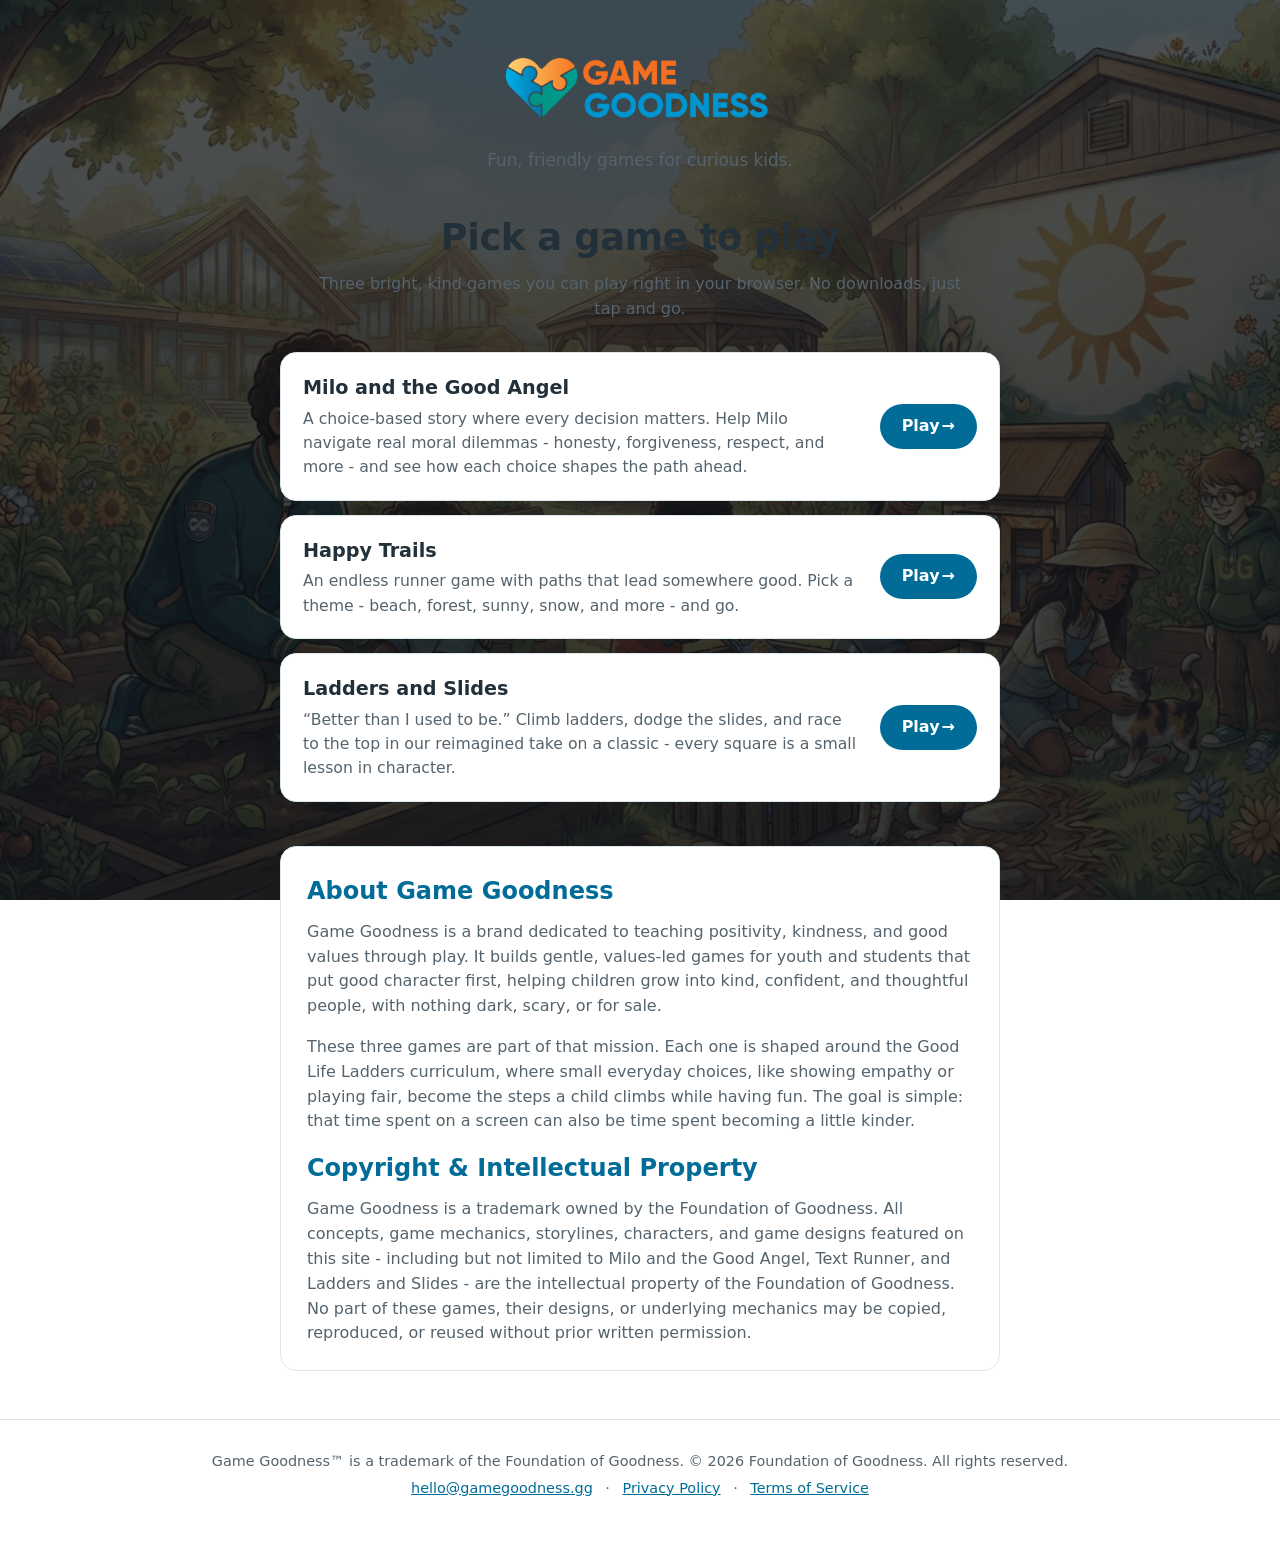
==== commit 13c73e88: "privcy to privacy polici" ====
--- a/index.html
+++ b/index.html
@@ -82,7 +82,7 @@
             <span class="game-title">Happy Trails</span>
             <span class="game-desc">An endless runner game with paths that lead somewhere good. Pick a theme - beach, forest, sunny, snow, and more - and go.</span>
           </span>
-          <span class="btn">Go<span class="btn-arrow" aria-hidden="true"> &#8594;</span></span>
+          <span class="btn">Play<span class="btn-arrow" aria-hidden="true"> &#8594;</span></span>
         </a>
       </li>
 
@@ -113,9 +113,9 @@
     <p class="foot-line">
       <a href="mailto:hello@gamegoodness.gg">hello@gamegoodness.gg</a>
       <span class="dot" aria-hidden="true">&middot;</span>
-      <a href="/privacy.html">Privacy</a>
+      <a href="/privacy-policy.html">Privacy Policy</a>
       <span class="dot" aria-hidden="true">&middot;</span>
-      <a href="/terms.html">Terms</a>
+      <a href="/terms-of-service.html">Terms of Service</a>
     </p>
   </footer>
 
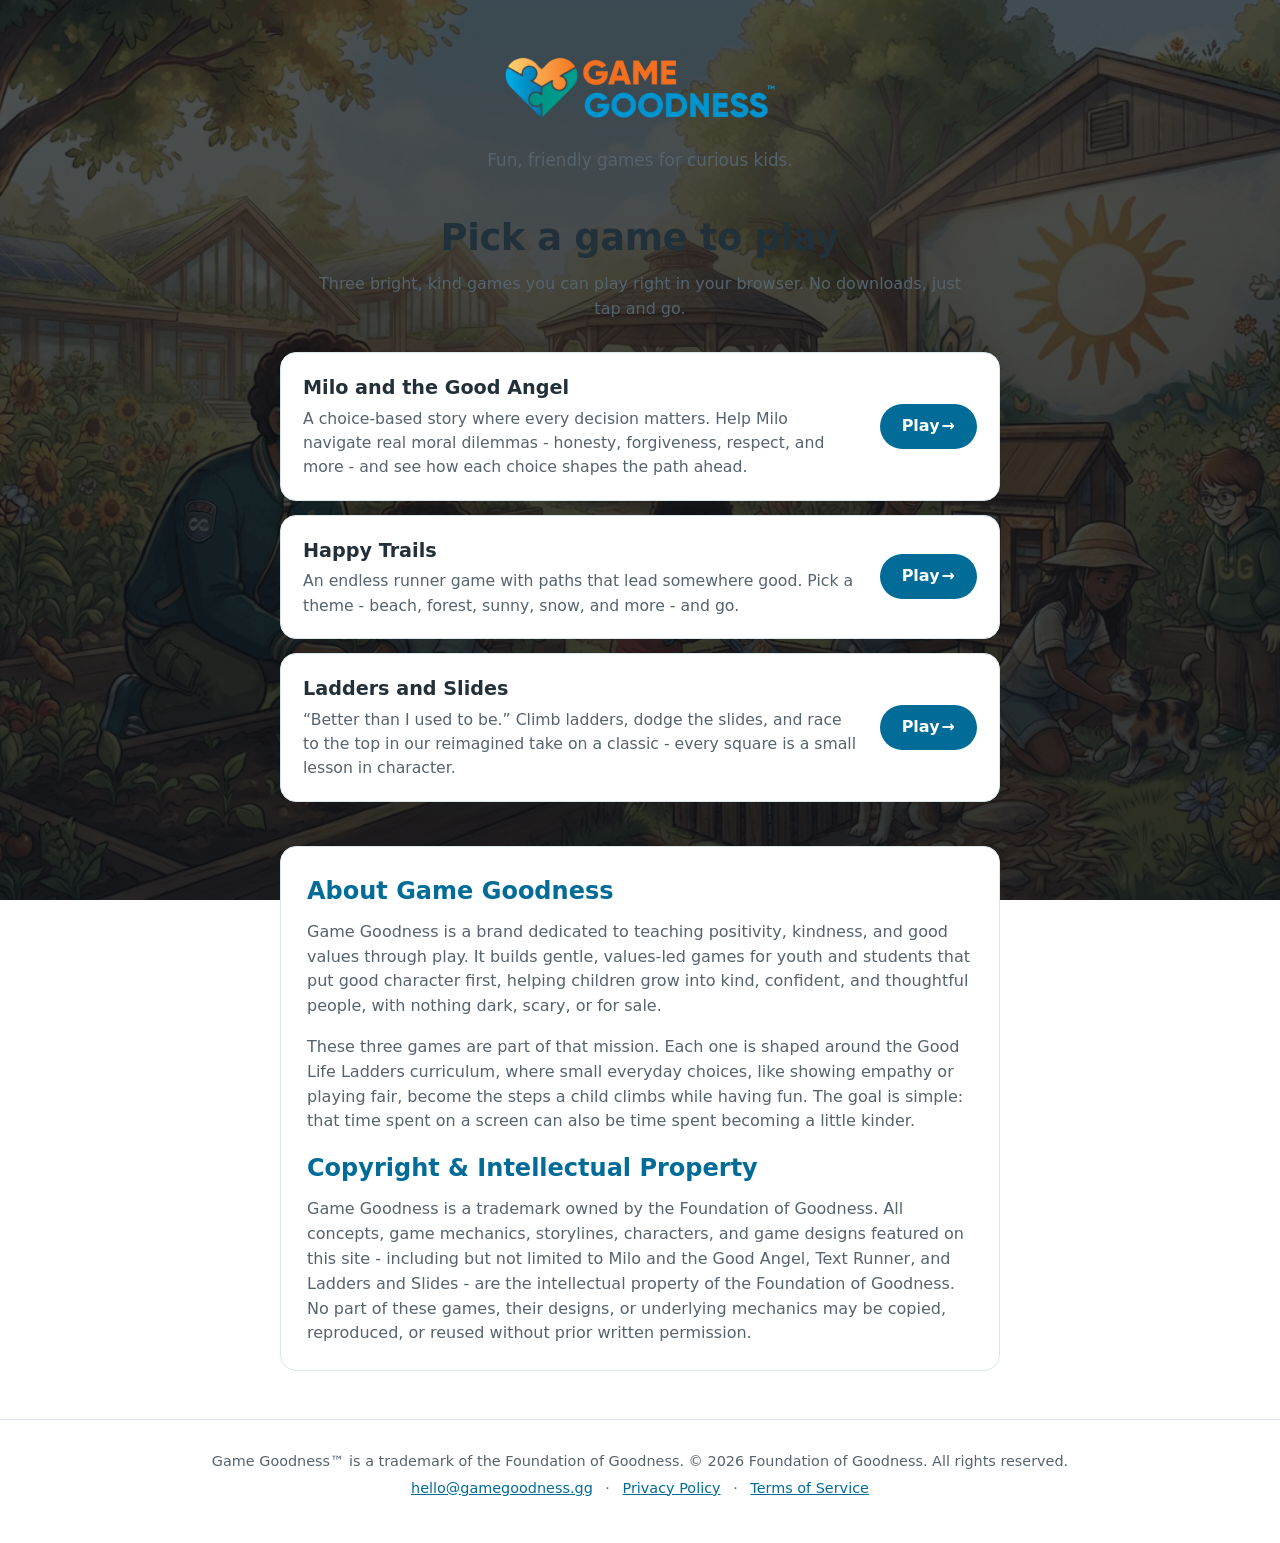
==== commit 6c94dc3d: "Update index.html" ====
--- a/index.html
+++ b/index.html
@@ -64,8 +64,8 @@
     <ul class="games" role="list">
       <li>
         <a class="game"
-           data-url="https://milo7story.gamegoodness.gg/"
-           href="https://milo7story.gamegoodness.gg/">
+           data-url="https://goodness-dialogs-game.vercel.app/"
+           href="https://goodness-dialogs-game.vercel.app/">
           <span class="game-body">
             <span class="game-title">Milo and the Good Angel</span>
             <span class="game-desc">A choice-based story where every decision matters. Help Milo navigate real moral dilemmas - honesty, forgiveness, respect, and more - and see how each choice shapes the path ahead.</span>
